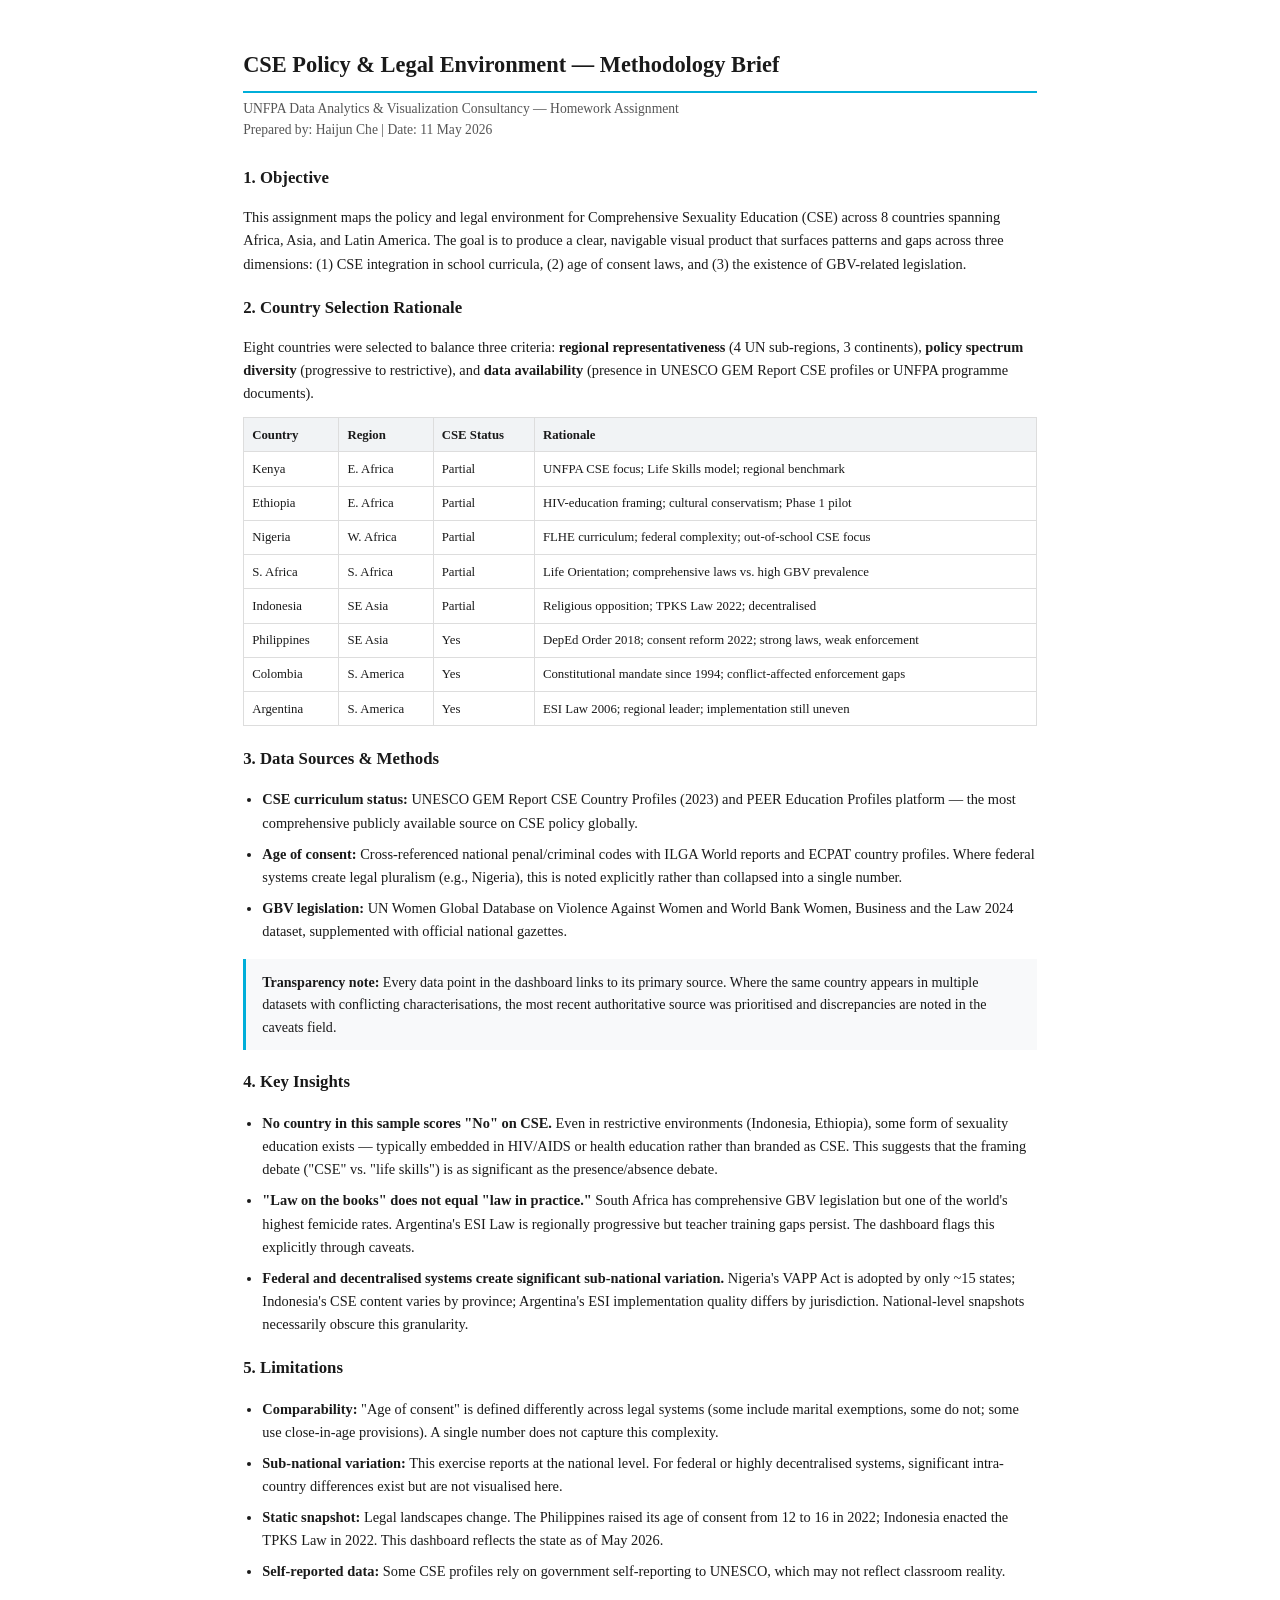
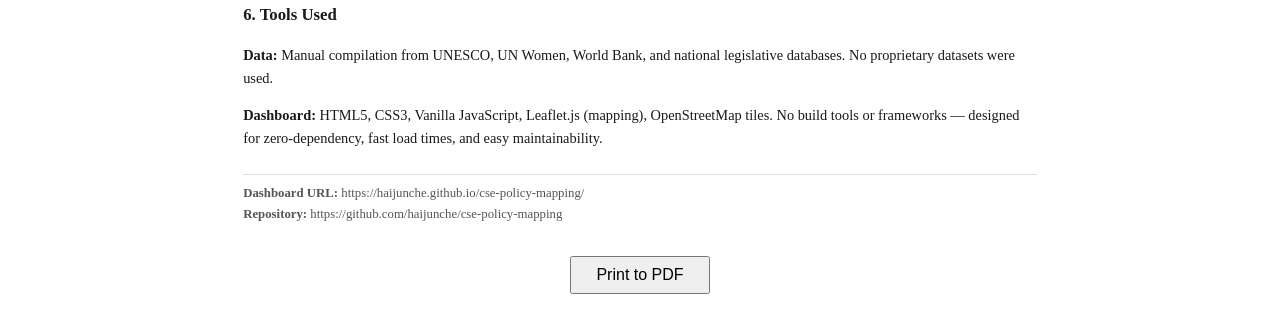
==== docs/methodology.html @ 1edc231e "feat: CSE policy mapping dashboard — 8 country snapshot Interactive dashboard mapping Comprehensive " ====
<!DOCTYPE html>
<html lang="en">
<head>
  <meta charset="UTF-8">
  <title>CSE Policy Mapping — Methodology Brief</title>
  <style>
    @page { margin: 2cm; }
    body {
      font-family: 'Georgia', serif;
      color: #1a1a1a;
      line-height: 1.6;
      max-width: 21cm;
      margin: 0 auto;
      padding: 2rem;
    }
    h1 {
      font-size: 1.4rem;
      margin-bottom: 0.3rem;
      border-bottom: 2px solid #00AED9;
      padding-bottom: 0.5rem;
    }
    .meta {
      font-size: 0.85rem;
      color: #555;
      margin-bottom: 1.5rem;
    }
    h2 {
      font-size: 1.05rem;
      margin-top: 1.2rem;
      margin-bottom: 0.4rem;
      color: #1a1a1a;
    }
    p, li {
      font-size: 0.9rem;
      margin-bottom: 0.5rem;
    }
    ul {
      padding-left: 1.2rem;
    }
    .highlight-box {
      background: #f8f9fa;
      border-left: 3px solid #00AED9;
      padding: 0.75rem 1rem;
      margin: 1rem 0;
      font-size: 0.88rem;
    }
    table {
      width: 100%;
      border-collapse: collapse;
      font-size: 0.8rem;
      margin: 0.75rem 0;
    }
    th, td {
      border: 1px solid #ddd;
      padding: 0.4rem 0.5rem;
      text-align: left;
    }
    th {
      background: #f1f3f5;
      font-weight: 600;
    }
    .source {
      font-size: 0.8rem;
      color: #555;
      margin-top: 1.5rem;
      padding-top: 0.5rem;
      border-top: 1px solid #ddd;
    }
    @media print {
      body { padding: 0; }
      .no-print { display: none; }
    }
  </style>
</head>
<body>
  <h1>CSE Policy &amp; Legal Environment — Methodology Brief</h1>
  <div class="meta">
    UNFPA Data Analytics &amp; Visualization Consultancy — Homework Assignment<br>
    Prepared by: Haijun Che | Date: 11 May 2026
  </div>

  <h2>1. Objective</h2>
  <p>This assignment maps the policy and legal environment for Comprehensive Sexuality Education (CSE) across 8 countries spanning Africa, Asia, and Latin America. The goal is to produce a clear, navigable visual product that surfaces patterns and gaps across three dimensions: (1) CSE integration in school curricula, (2) age of consent laws, and (3) the existence of GBV-related legislation.</p>

  <h2>2. Country Selection Rationale</h2>
  <p>Eight countries were selected to balance three criteria: <strong>regional representativeness</strong> (4 UN sub-regions, 3 continents), <strong>policy spectrum diversity</strong> (progressive to restrictive), and <strong>data availability</strong> (presence in UNESCO GEM Report CSE profiles or UNFPA programme documents).</p>

  <table>
    <thead>
      <tr><th>Country</th><th>Region</th><th>CSE Status</th><th>Rationale</th></tr>
    </thead>
    <tbody>
      <tr><td>Kenya</td><td>E. Africa</td><td>Partial</td><td>UNFPA CSE focus; Life Skills model; regional benchmark</td></tr>
      <tr><td>Ethiopia</td><td>E. Africa</td><td>Partial</td><td>HIV-education framing; cultural conservatism; Phase 1 pilot</td></tr>
      <tr><td>Nigeria</td><td>W. Africa</td><td>Partial</td><td>FLHE curriculum; federal complexity; out-of-school CSE focus</td></tr>
      <tr><td>S. Africa</td><td>S. Africa</td><td>Partial</td><td>Life Orientation; comprehensive laws vs. high GBV prevalence</td></tr>
      <tr><td>Indonesia</td><td>SE Asia</td><td>Partial</td><td>Religious opposition; TPKS Law 2022; decentralised</td></tr>
      <tr><td>Philippines</td><td>SE Asia</td><td>Yes</td><td>DepEd Order 2018; consent reform 2022; strong laws, weak enforcement</td></tr>
      <tr><td>Colombia</td><td>S. America</td><td>Yes</td><td>Constitutional mandate since 1994; conflict-affected enforcement gaps</td></tr>
      <tr><td>Argentina</td><td>S. America</td><td>Yes</td><td>ESI Law 2006; regional leader; implementation still uneven</td></tr>
    </tbody>
  </table>

  <h2>3. Data Sources &amp; Methods</h2>
  <ul>
    <li><strong>CSE curriculum status:</strong> UNESCO GEM Report CSE Country Profiles (2023) and PEER Education Profiles platform — the most comprehensive publicly available source on CSE policy globally.</li>
    <li><strong>Age of consent:</strong> Cross-referenced national penal/criminal codes with ILGA World reports and ECPAT country profiles. Where federal systems create legal pluralism (e.g., Nigeria), this is noted explicitly rather than collapsed into a single number.</li>
    <li><strong>GBV legislation:</strong> UN Women Global Database on Violence Against Women and World Bank Women, Business and the Law 2024 dataset, supplemented with official national gazettes.</li>
  </ul>

  <div class="highlight-box">
    <strong>Transparency note:</strong> Every data point in the dashboard links to its primary source. Where the same country appears in multiple datasets with conflicting characterisations, the most recent authoritative source was prioritised and discrepancies are noted in the caveats field.
  </div>

  <h2>4. Key Insights</h2>
  <ul>
    <li><strong>No country in this sample scores "No" on CSE.</strong> Even in restrictive environments (Indonesia, Ethiopia), some form of sexuality education exists — typically embedded in HIV/AIDS or health education rather than branded as CSE. This suggests that the framing debate ("CSE" vs. "life skills") is as significant as the presence/absence debate.</li>
    <li><strong>"Law on the books" does not equal "law in practice."</strong> South Africa has comprehensive GBV legislation but one of the world's highest femicide rates. Argentina's ESI Law is regionally progressive but teacher training gaps persist. The dashboard flags this explicitly through caveats.</li>
    <li><strong>Federal and decentralised systems create significant sub-national variation.</strong> Nigeria's VAPP Act is adopted by only ~15 states; Indonesia's CSE content varies by province; Argentina's ESI implementation quality differs by jurisdiction. National-level snapshots necessarily obscure this granularity.</li>
  </ul>

  <h2>5. Limitations</h2>
  <ul>
    <li><strong>Comparability:</strong> "Age of consent" is defined differently across legal systems (some include marital exemptions, some do not; some use close-in-age provisions). A single number does not capture this complexity.</li>
    <li><strong>Sub-national variation:</strong> This exercise reports at the national level. For federal or highly decentralised systems, significant intra-country differences exist but are not visualised here.</li>
    <li><strong>Static snapshot:</strong> Legal landscapes change. The Philippines raised its age of consent from 12 to 16 in 2022; Indonesia enacted the TPKS Law in 2022. This dashboard reflects the state as of May 2026.</li>
    <li><strong>Self-reported data:</strong> Some CSE profiles rely on government self-reporting to UNESCO, which may not reflect classroom reality.</li>
  </ul>

  <h2>6. Tools Used</h2>
  <p><strong>Data:</strong> Manual compilation from UNESCO, UN Women, World Bank, and national legislative databases. No proprietary datasets were used.</p>
  <p><strong>Dashboard:</strong> HTML5, CSS3, Vanilla JavaScript, Leaflet.js (mapping), OpenStreetMap tiles. No build tools or frameworks — designed for zero-dependency, fast load times, and easy maintainability.</p>

  <div class="source">
    <strong>Dashboard URL:</strong> https://haijunche.github.io/cse-policy-mapping/<br>
    <strong>Repository:</strong> https://github.com/haijunche/cse-policy-mapping
  </div>

  <div class="no-print" style="margin-top:2rem;text-align:center;">
    <button onclick="window.print()" style="padding:0.5rem 1.5rem;font-size:1rem;cursor:pointer;">Print to PDF</button>
  </div>
</body>
</html>
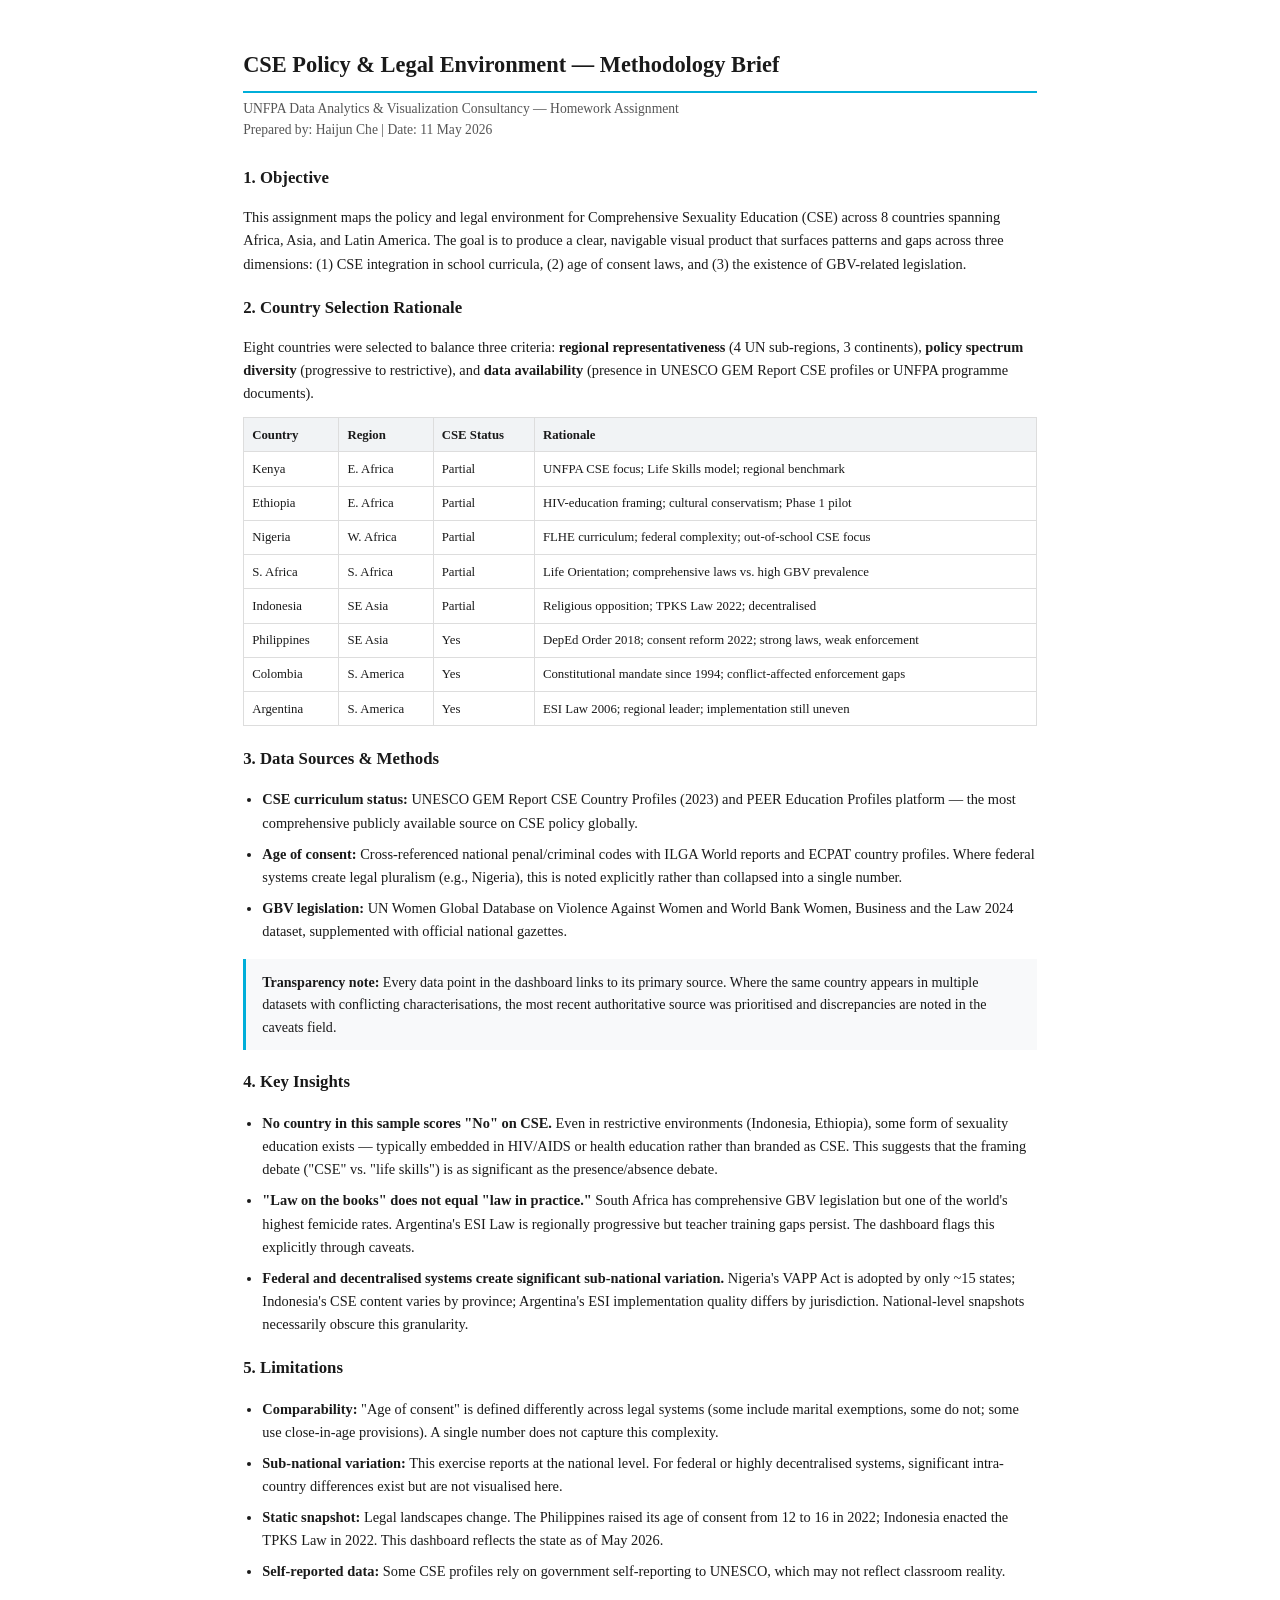
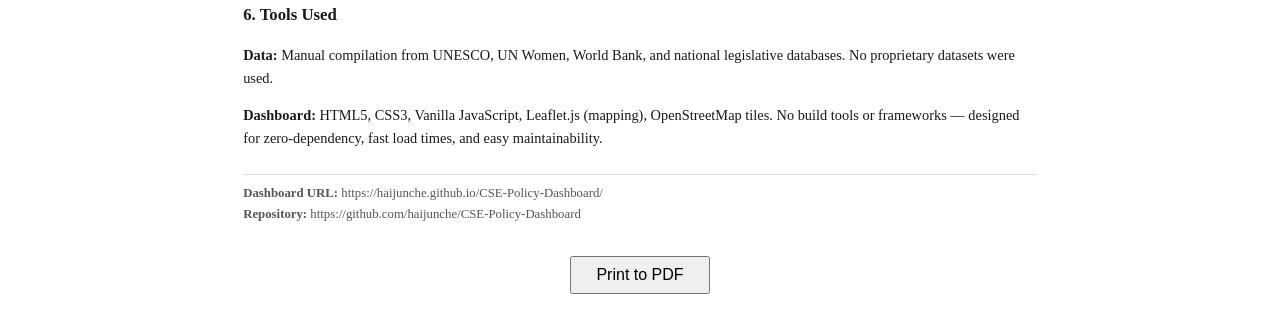
==== commit e1fa0510: "chore: update repo name to CSE-Policy-Dashboard, fix viewport meta" ====
--- a/docs/methodology.html
+++ b/docs/methodology.html
@@ -2,6 +2,7 @@
 <html lang="en">
 <head>
   <meta charset="UTF-8">
+  <meta name="viewport" content="width=device-width, initial-scale=1.0">
   <title>CSE Policy Mapping — Methodology Brief</title>
   <style>
     @page { margin: 2cm; }
@@ -132,8 +133,8 @@
   <p><strong>Dashboard:</strong> HTML5, CSS3, Vanilla JavaScript, Leaflet.js (mapping), OpenStreetMap tiles. No build tools or frameworks — designed for zero-dependency, fast load times, and easy maintainability.</p>
 
   <div class="source">
-    <strong>Dashboard URL:</strong> https://haijunche.github.io/cse-policy-mapping/<br>
-    <strong>Repository:</strong> https://github.com/haijunche/cse-policy-mapping
+    <strong>Dashboard URL:</strong> https://haijunche.github.io/CSE-Policy-Dashboard/<br>
+    <strong>Repository:</strong> https://github.com/haijunche/CSE-Policy-Dashboard
   </div>
 
   <div class="no-print" style="margin-top:2rem;text-align:center;">
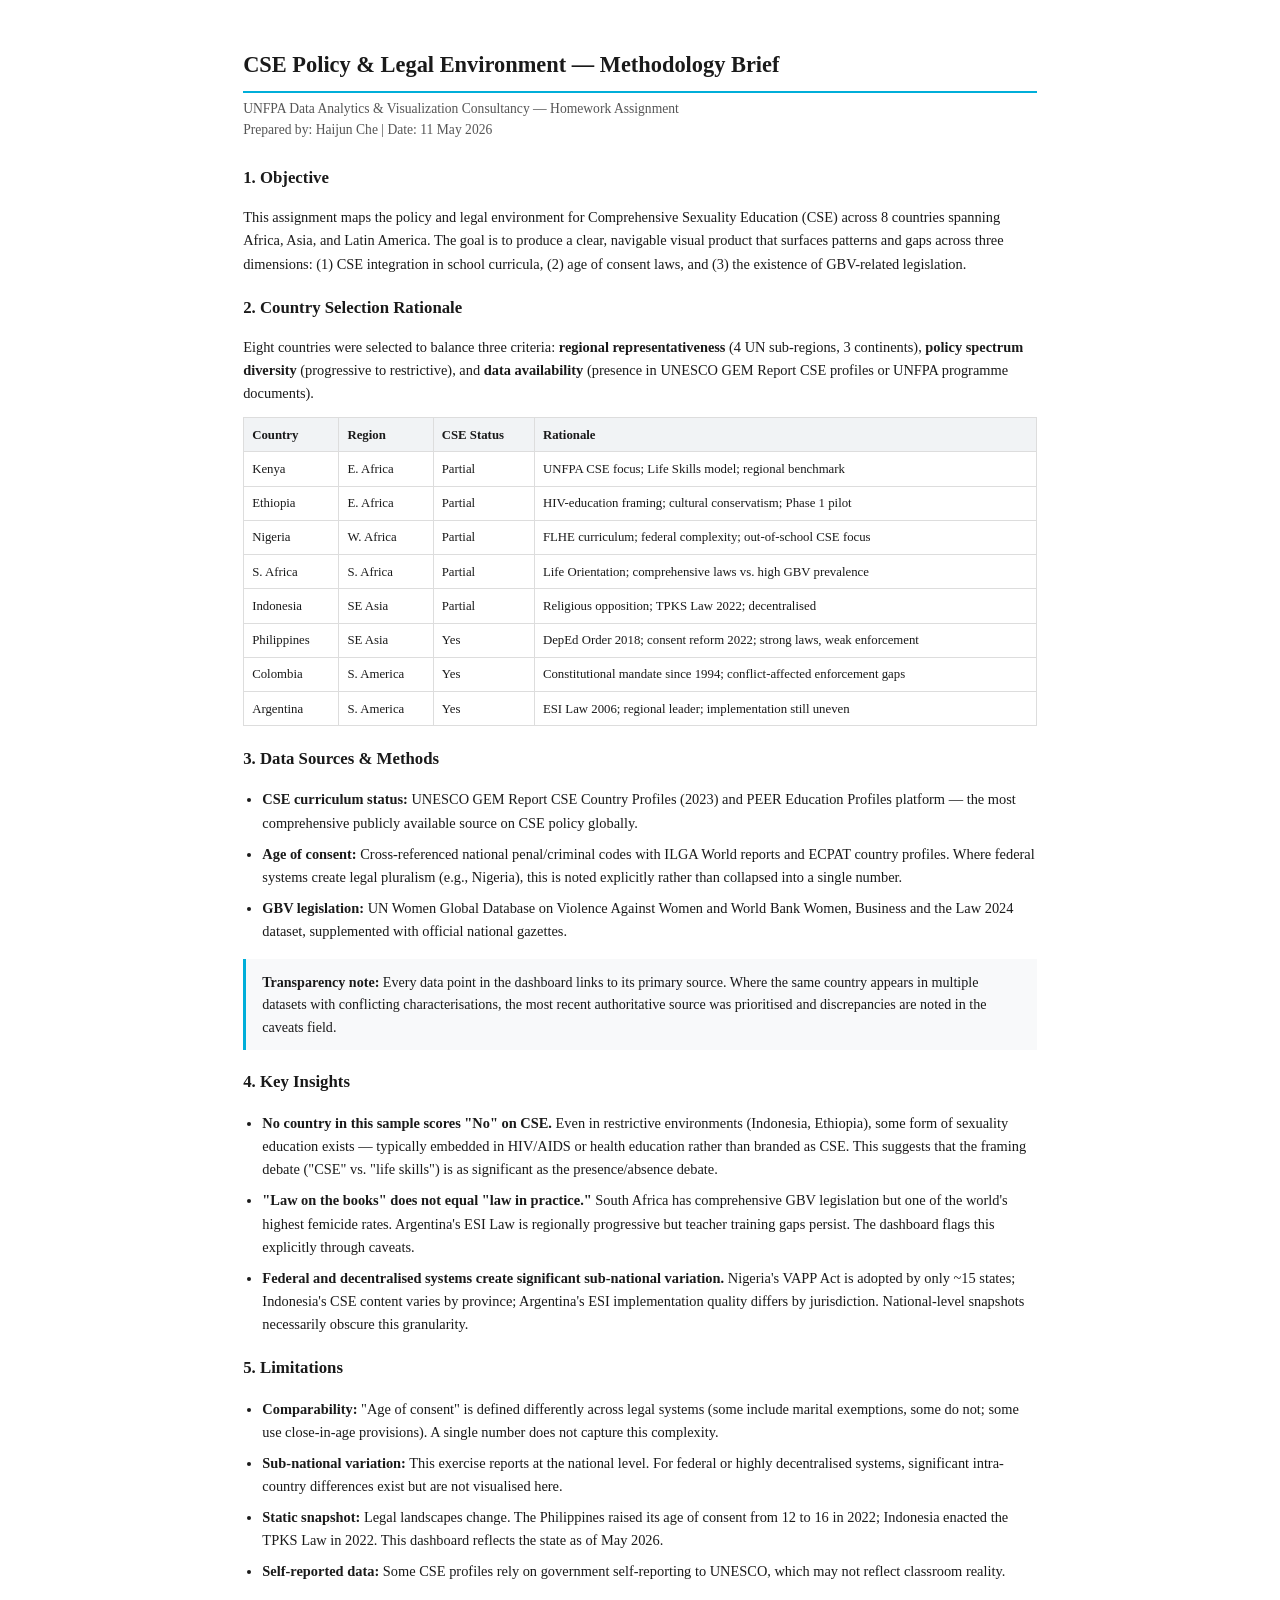
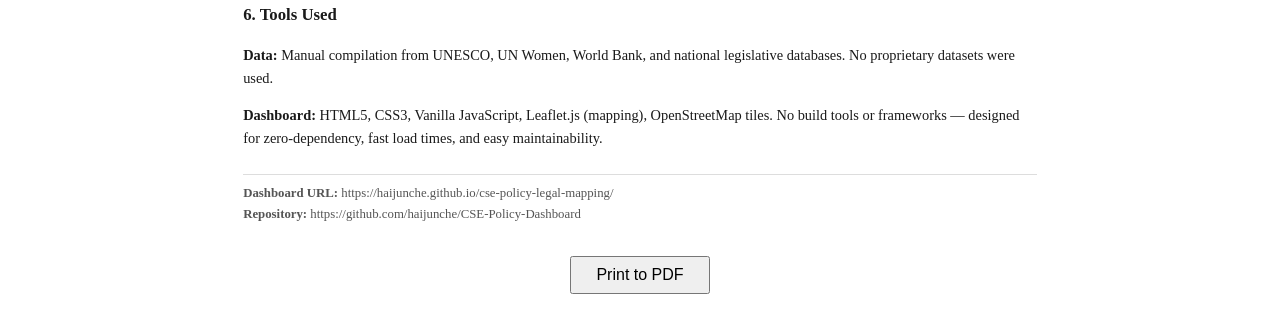
==== commit 04f1a407: "chore: finalize repo name cse-policy-legal-mapping" ====
--- a/docs/methodology.html
+++ b/docs/methodology.html
@@ -133,7 +133,7 @@
   <p><strong>Dashboard:</strong> HTML5, CSS3, Vanilla JavaScript, Leaflet.js (mapping), OpenStreetMap tiles. No build tools or frameworks — designed for zero-dependency, fast load times, and easy maintainability.</p>
 
   <div class="source">
-    <strong>Dashboard URL:</strong> https://haijunche.github.io/CSE-Policy-Dashboard/<br>
+    <strong>Dashboard URL:</strong> https://haijunche.github.io/cse-policy-legal-mapping/<br>
     <strong>Repository:</strong> https://github.com/haijunche/CSE-Policy-Dashboard
   </div>
 
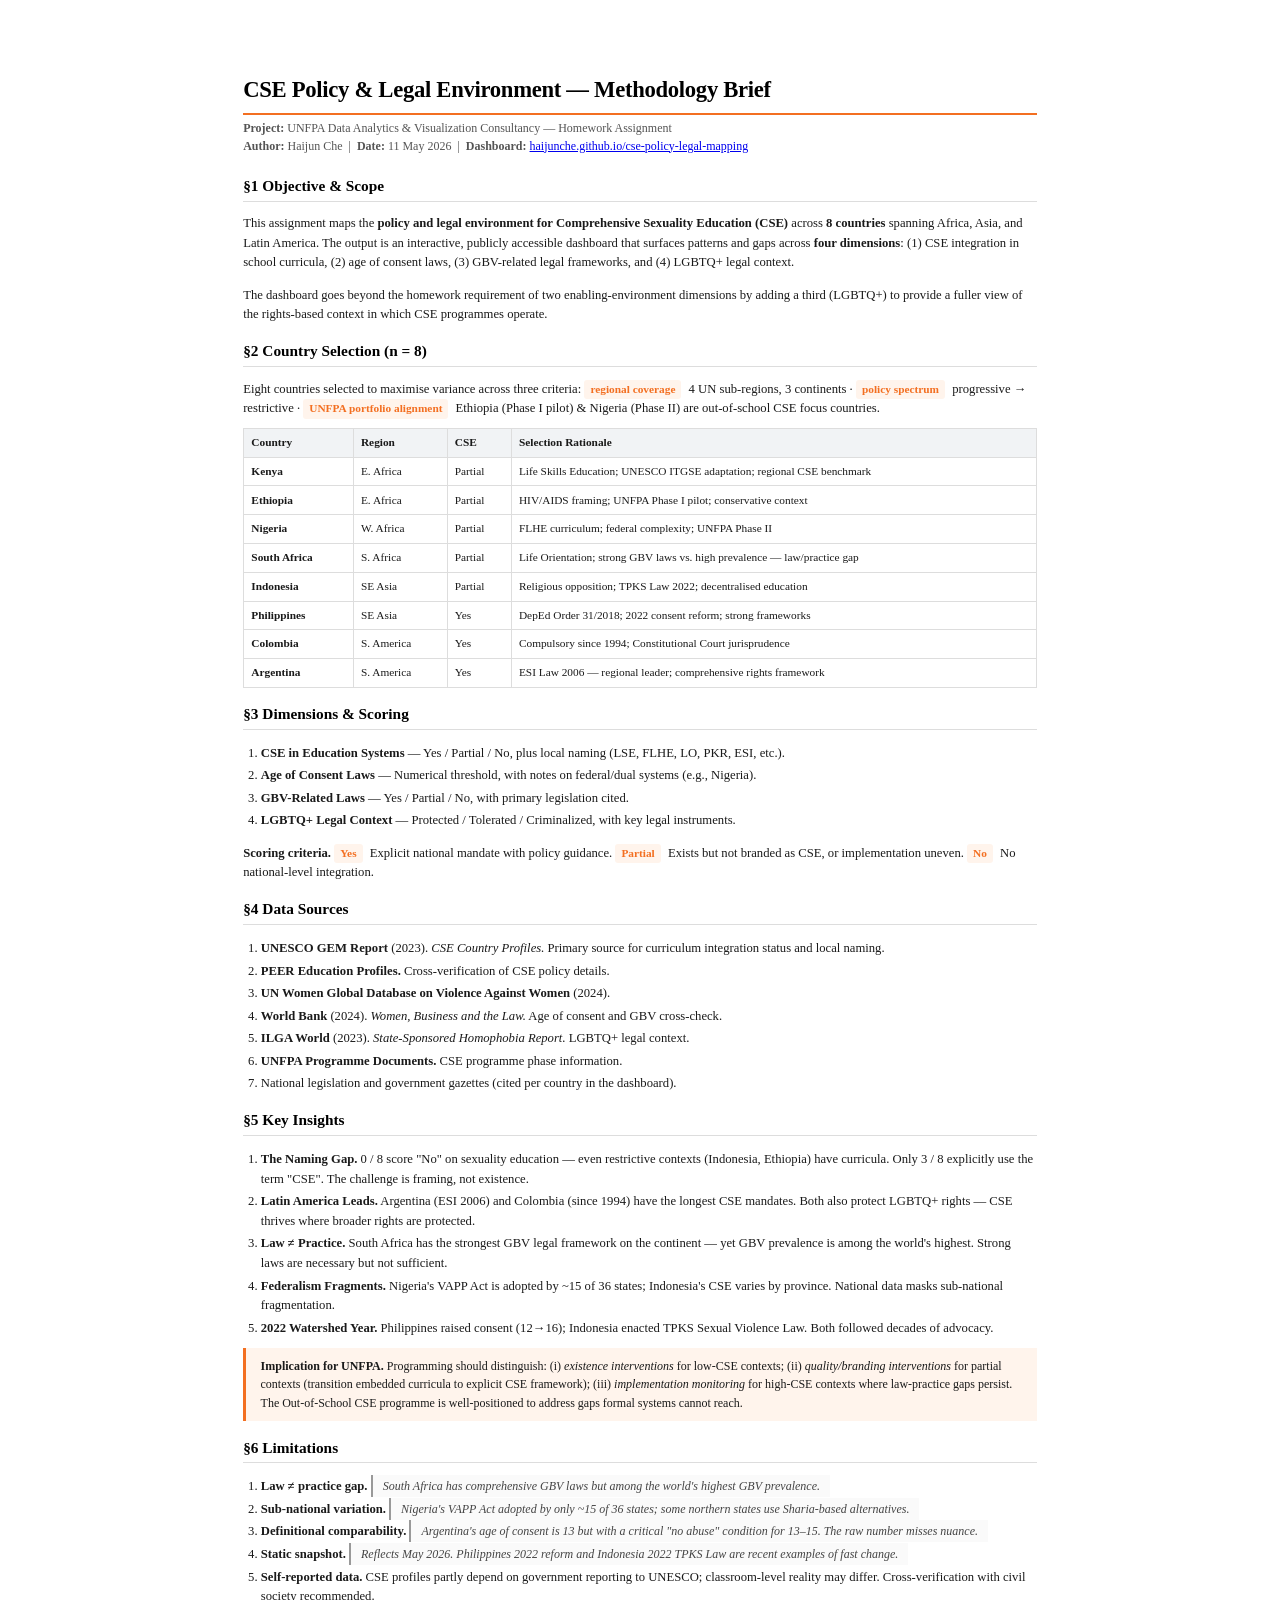
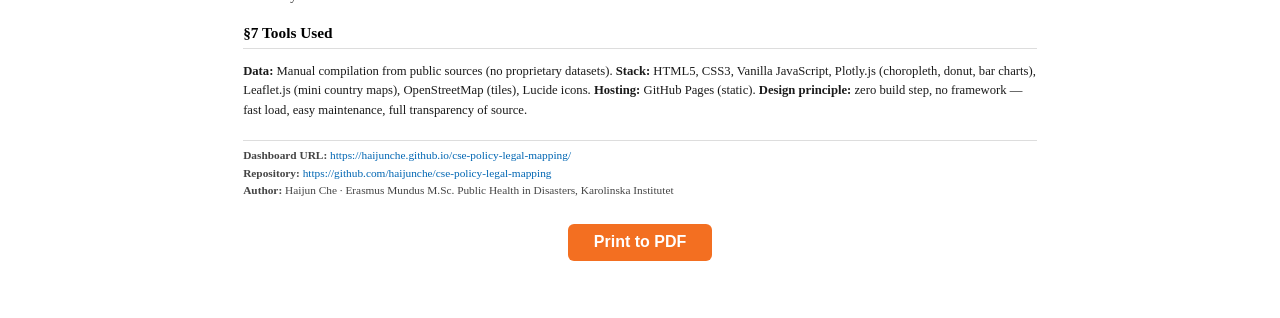
==== commit c248fed7: "docs: rewrite methodology brief reflecting latest dashboard (4 dimensions, 8 countries, LGBTQ+)" ====
--- a/docs/methodology.html
+++ b/docs/methodology.html
@@ -3,142 +3,179 @@
 <head>
   <meta charset="UTF-8">
   <meta name="viewport" content="width=device-width, initial-scale=1.0">
-  <title>CSE Policy Mapping — Methodology Brief</title>
+  <title>CSE Policy &amp; Legal Environment — Methodology Brief</title>
   <style>
-    @page { margin: 2cm; }
+    @page { margin: 1.8cm; size: A4; }
     body {
-      font-family: 'Georgia', serif;
+      font-family: 'Georgia', 'Times New Roman', serif;
       color: #1a1a1a;
-      line-height: 1.6;
+      line-height: 1.55;
       max-width: 21cm;
       margin: 0 auto;
-      padding: 2rem;
+      padding: 1.5cm;
+      font-size: 10.5pt;
     }
     h1 {
-      font-size: 1.4rem;
-      margin-bottom: 0.3rem;
-      border-bottom: 2px solid #00AED9;
-      padding-bottom: 0.5rem;
+      font-size: 17pt;
+      margin-bottom: 0.2rem;
+      border-bottom: 2.5px solid #F36F21;
+      padding-bottom: 0.4rem;
+      color: #000;
+      letter-spacing: -0.3px;
     }
     .meta {
-      font-size: 0.85rem;
+      font-size: 9pt;
       color: #555;
-      margin-bottom: 1.5rem;
+      margin-bottom: 1.2rem;
+      line-height: 1.5;
     }
     h2 {
-      font-size: 1.05rem;
-      margin-top: 1.2rem;
+      font-size: 11.5pt;
+      margin-top: 0.9rem;
       margin-bottom: 0.4rem;
-      color: #1a1a1a;
+      color: #000;
+      font-weight: 700;
+      border-bottom: 1px solid #ddd;
+      padding-bottom: 3px;
+    }
+    h3 {
+      font-size: 10pt;
+      font-weight: 700;
+      margin-top: 0.5rem;
+      margin-bottom: 0.2rem;
+      color: #2D2926;
     }
     p, li {
-      font-size: 0.9rem;
+      font-size: 9.5pt;
+      margin-bottom: 0.35rem;
+      line-height: 1.55;
+    }
+    ul, ol {
+      padding-left: 1.1rem;
       margin-bottom: 0.5rem;
     }
-    ul {
-      padding-left: 1.2rem;
-    }
+    li { margin-bottom: 0.18rem; }
     .highlight-box {
-      background: #f8f9fa;
-      border-left: 3px solid #00AED9;
-      padding: 0.75rem 1rem;
-      margin: 1rem 0;
-      font-size: 0.88rem;
+      background: #FFF4EC;
+      border-left: 3px solid #F36F21;
+      padding: 0.55rem 0.9rem;
+      margin: 0.6rem 0;
+      font-size: 9pt;
     }
     table {
       width: 100%;
       border-collapse: collapse;
-      font-size: 0.8rem;
-      margin: 0.75rem 0;
+      font-size: 8.5pt;
+      margin: 0.55rem 0;
     }
     th, td {
       border: 1px solid #ddd;
-      padding: 0.4rem 0.5rem;
+      padding: 0.32rem 0.45rem;
       text-align: left;
+      vertical-align: top;
     }
     th {
       background: #f1f3f5;
-      font-weight: 600;
+      font-weight: 700;
     }
     .source {
-      font-size: 0.8rem;
-      color: #555;
-      margin-top: 1.5rem;
-      padding-top: 0.5rem;
+      font-size: 8.5pt;
+      color: #444;
+      margin-top: 1.2rem;
+      padding-top: 0.4rem;
       border-top: 1px solid #ddd;
     }
+    .source a { color: #0066B3; text-decoration: none; }
+    .keyword { display: inline-block; background: #FFF4EC; color: #F36F21; padding: 1px 6px; border-radius: 3px; font-size: 8.5pt; font-weight: 700; margin-right: 4px; }
+    .case { background: #FAFAFA; border-left: 2px solid #999; padding: 4px 10px; margin: 4px 0; font-size: 9pt; font-style: italic; color: #444; }
     @media print {
-      body { padding: 0; }
+      body { padding: 0; max-width: none; }
+      h1, h2, h3 { page-break-after: avoid; }
       .no-print { display: none; }
+      ul, ol, table { page-break-inside: avoid; }
     }
   </style>
 </head>
 <body>
   <h1>CSE Policy &amp; Legal Environment — Methodology Brief</h1>
   <div class="meta">
-    UNFPA Data Analytics &amp; Visualization Consultancy — Homework Assignment<br>
-    Prepared by: Haijun Che | Date: 11 May 2026
+    <strong>Project:</strong> UNFPA Data Analytics &amp; Visualization Consultancy — Homework Assignment<br>
+    <strong>Author:</strong> Haijun Che &nbsp;|&nbsp; <strong>Date:</strong> 11 May 2026 &nbsp;|&nbsp; <strong>Dashboard:</strong> <a href="https://haijunche.github.io/cse-policy-legal-mapping/">haijunche.github.io/cse-policy-legal-mapping</a>
   </div>
 
-  <h2>1. Objective</h2>
-  <p>This assignment maps the policy and legal environment for Comprehensive Sexuality Education (CSE) across 8 countries spanning Africa, Asia, and Latin America. The goal is to produce a clear, navigable visual product that surfaces patterns and gaps across three dimensions: (1) CSE integration in school curricula, (2) age of consent laws, and (3) the existence of GBV-related legislation.</p>
+  <h2>§1 Objective &amp; Scope</h2>
+  <p>This assignment maps the <strong>policy and legal environment for Comprehensive Sexuality Education (CSE)</strong> across <strong>8 countries</strong> spanning Africa, Asia, and Latin America. The output is an interactive, publicly accessible dashboard that surfaces patterns and gaps across <strong>four dimensions</strong>: (1) CSE integration in school curricula, (2) age of consent laws, (3) GBV-related legal frameworks, and (4) LGBTQ+ legal context.</p>
+  <p>The dashboard goes beyond the homework requirement of two enabling-environment dimensions by adding a third (LGBTQ+) to provide a fuller view of the rights-based context in which CSE programmes operate.</p>
 
-  <h2>2. Country Selection Rationale</h2>
-  <p>Eight countries were selected to balance three criteria: <strong>regional representativeness</strong> (4 UN sub-regions, 3 continents), <strong>policy spectrum diversity</strong> (progressive to restrictive), and <strong>data availability</strong> (presence in UNESCO GEM Report CSE profiles or UNFPA programme documents).</p>
-
+  <h2>§2 Country Selection (n = 8)</h2>
+  <p>Eight countries selected to maximise variance across three criteria: <span class="keyword">regional coverage</span> 4 UN sub-regions, 3 continents · <span class="keyword">policy spectrum</span> progressive → restrictive · <span class="keyword">UNFPA portfolio alignment</span> Ethiopia (Phase I pilot) &amp; Nigeria (Phase II) are out-of-school CSE focus countries.</p>
   <table>
-    <thead>
-      <tr><th>Country</th><th>Region</th><th>CSE Status</th><th>Rationale</th></tr>
-    </thead>
+    <thead><tr><th>Country</th><th>Region</th><th>CSE</th><th>Selection Rationale</th></tr></thead>
     <tbody>
-      <tr><td>Kenya</td><td>E. Africa</td><td>Partial</td><td>UNFPA CSE focus; Life Skills model; regional benchmark</td></tr>
-      <tr><td>Ethiopia</td><td>E. Africa</td><td>Partial</td><td>HIV-education framing; cultural conservatism; Phase 1 pilot</td></tr>
-      <tr><td>Nigeria</td><td>W. Africa</td><td>Partial</td><td>FLHE curriculum; federal complexity; out-of-school CSE focus</td></tr>
-      <tr><td>S. Africa</td><td>S. Africa</td><td>Partial</td><td>Life Orientation; comprehensive laws vs. high GBV prevalence</td></tr>
-      <tr><td>Indonesia</td><td>SE Asia</td><td>Partial</td><td>Religious opposition; TPKS Law 2022; decentralised</td></tr>
-      <tr><td>Philippines</td><td>SE Asia</td><td>Yes</td><td>DepEd Order 2018; consent reform 2022; strong laws, weak enforcement</td></tr>
-      <tr><td>Colombia</td><td>S. America</td><td>Yes</td><td>Constitutional mandate since 1994; conflict-affected enforcement gaps</td></tr>
-      <tr><td>Argentina</td><td>S. America</td><td>Yes</td><td>ESI Law 2006; regional leader; implementation still uneven</td></tr>
+      <tr><td><strong>Kenya</strong></td><td>E. Africa</td><td>Partial</td><td>Life Skills Education; UNESCO ITGSE adaptation; regional CSE benchmark</td></tr>
+      <tr><td><strong>Ethiopia</strong></td><td>E. Africa</td><td>Partial</td><td>HIV/AIDS framing; UNFPA Phase I pilot; conservative context</td></tr>
+      <tr><td><strong>Nigeria</strong></td><td>W. Africa</td><td>Partial</td><td>FLHE curriculum; federal complexity; UNFPA Phase II</td></tr>
+      <tr><td><strong>South Africa</strong></td><td>S. Africa</td><td>Partial</td><td>Life Orientation; strong GBV laws vs. high prevalence — law/practice gap</td></tr>
+      <tr><td><strong>Indonesia</strong></td><td>SE Asia</td><td>Partial</td><td>Religious opposition; TPKS Law 2022; decentralised education</td></tr>
+      <tr><td><strong>Philippines</strong></td><td>SE Asia</td><td>Yes</td><td>DepEd Order 31/2018; 2022 consent reform; strong frameworks</td></tr>
+      <tr><td><strong>Colombia</strong></td><td>S. America</td><td>Yes</td><td>Compulsory since 1994; Constitutional Court jurisprudence</td></tr>
+      <tr><td><strong>Argentina</strong></td><td>S. America</td><td>Yes</td><td>ESI Law 2006 — regional leader; comprehensive rights framework</td></tr>
     </tbody>
   </table>
 
-  <h2>3. Data Sources &amp; Methods</h2>
-  <ul>
-    <li><strong>CSE curriculum status:</strong> UNESCO GEM Report CSE Country Profiles (2023) and PEER Education Profiles platform — the most comprehensive publicly available source on CSE policy globally.</li>
-    <li><strong>Age of consent:</strong> Cross-referenced national penal/criminal codes with ILGA World reports and ECPAT country profiles. Where federal systems create legal pluralism (e.g., Nigeria), this is noted explicitly rather than collapsed into a single number.</li>
-    <li><strong>GBV legislation:</strong> UN Women Global Database on Violence Against Women and World Bank Women, Business and the Law 2024 dataset, supplemented with official national gazettes.</li>
-  </ul>
+  <h2>§3 Dimensions &amp; Scoring</h2>
+  <ol>
+    <li><strong>CSE in Education Systems</strong> — Yes / Partial / No, plus local naming (LSE, FLHE, LO, PKR, ESI, etc.).</li>
+    <li><strong>Age of Consent Laws</strong> — Numerical threshold, with notes on federal/dual systems (e.g., Nigeria).</li>
+    <li><strong>GBV-Related Laws</strong> — Yes / Partial / No, with primary legislation cited.</li>
+    <li><strong>LGBTQ+ Legal Context</strong> — Protected / Tolerated / Criminalized, with key legal instruments.</li>
+  </ol>
+  <p><strong>Scoring criteria.</strong> <span class="keyword">Yes</span> Explicit national mandate with policy guidance. <span class="keyword">Partial</span> Exists but not branded as CSE, or implementation uneven. <span class="keyword">No</span> No national-level integration.</p>
+
+  <h2>§4 Data Sources</h2>
+  <ol>
+    <li><strong>UNESCO GEM Report</strong> (2023). <em>CSE Country Profiles.</em> Primary source for curriculum integration status and local naming.</li>
+    <li><strong>PEER Education Profiles.</strong> Cross-verification of CSE policy details.</li>
+    <li><strong>UN Women Global Database on Violence Against Women</strong> (2024).</li>
+    <li><strong>World Bank</strong> (2024). <em>Women, Business and the Law.</em> Age of consent and GBV cross-check.</li>
+    <li><strong>ILGA World</strong> (2023). <em>State-Sponsored Homophobia Report.</em> LGBTQ+ legal context.</li>
+    <li><strong>UNFPA Programme Documents.</strong> CSE programme phase information.</li>
+    <li>National legislation and government gazettes (cited per country in the dashboard).</li>
+  </ol>
+
+  <h2>§5 Key Insights</h2>
+  <ol>
+    <li><strong>The Naming Gap.</strong> 0 / 8 score "No" on sexuality education — even restrictive contexts (Indonesia, Ethiopia) have curricula. Only 3 / 8 explicitly use the term "CSE". The challenge is framing, not existence.</li>
+    <li><strong>Latin America Leads.</strong> Argentina (ESI 2006) and Colombia (since 1994) have the longest CSE mandates. Both also protect LGBTQ+ rights — CSE thrives where broader rights are protected.</li>
+    <li><strong>Law ≠ Practice.</strong> South Africa has the strongest GBV legal framework on the continent — yet GBV prevalence is among the world's highest. Strong laws are necessary but not sufficient.</li>
+    <li><strong>Federalism Fragments.</strong> Nigeria's VAPP Act is adopted by ~15 of 36 states; Indonesia's CSE varies by province. National data masks sub-national fragmentation.</li>
+    <li><strong>2022 Watershed Year.</strong> Philippines raised consent (12→16); Indonesia enacted TPKS Sexual Violence Law. Both followed decades of advocacy.</li>
+  </ol>
 
   <div class="highlight-box">
-    <strong>Transparency note:</strong> Every data point in the dashboard links to its primary source. Where the same country appears in multiple datasets with conflicting characterisations, the most recent authoritative source was prioritised and discrepancies are noted in the caveats field.
+    <strong>Implication for UNFPA.</strong> Programming should distinguish: (i) <em>existence interventions</em> for low-CSE contexts; (ii) <em>quality/branding interventions</em> for partial contexts (transition embedded curricula to explicit CSE framework); (iii) <em>implementation monitoring</em> for high-CSE contexts where law-practice gaps persist. The Out-of-School CSE programme is well-positioned to address gaps formal systems cannot reach.
   </div>
 
-  <h2>4. Key Insights</h2>
-  <ul>
-    <li><strong>No country in this sample scores "No" on CSE.</strong> Even in restrictive environments (Indonesia, Ethiopia), some form of sexuality education exists — typically embedded in HIV/AIDS or health education rather than branded as CSE. This suggests that the framing debate ("CSE" vs. "life skills") is as significant as the presence/absence debate.</li>
-    <li><strong>"Law on the books" does not equal "law in practice."</strong> South Africa has comprehensive GBV legislation but one of the world's highest femicide rates. Argentina's ESI Law is regionally progressive but teacher training gaps persist. The dashboard flags this explicitly through caveats.</li>
-    <li><strong>Federal and decentralised systems create significant sub-national variation.</strong> Nigeria's VAPP Act is adopted by only ~15 states; Indonesia's CSE content varies by province; Argentina's ESI implementation quality differs by jurisdiction. National-level snapshots necessarily obscure this granularity.</li>
-  </ul>
+  <h2>§6 Limitations</h2>
+  <ol>
+    <li><strong>Law ≠ practice gap.</strong> <span class="case">South Africa has comprehensive GBV laws but among the world's highest GBV prevalence.</span></li>
+    <li><strong>Sub-national variation.</strong> <span class="case">Nigeria's VAPP Act adopted by only ~15 of 36 states; some northern states use Sharia-based alternatives.</span></li>
+    <li><strong>Definitional comparability.</strong> <span class="case">Argentina's age of consent is 13 but with a critical "no abuse" condition for 13–15. The raw number misses nuance.</span></li>
+    <li><strong>Static snapshot.</strong> <span class="case">Reflects May 2026. Philippines 2022 reform and Indonesia 2022 TPKS Law are recent examples of fast change.</span></li>
+    <li><strong>Self-reported data.</strong> CSE profiles partly depend on government reporting to UNESCO; classroom-level reality may differ. Cross-verification with civil society recommended.</li>
+  </ol>
 
-  <h2>5. Limitations</h2>
-  <ul>
-    <li><strong>Comparability:</strong> "Age of consent" is defined differently across legal systems (some include marital exemptions, some do not; some use close-in-age provisions). A single number does not capture this complexity.</li>
-    <li><strong>Sub-national variation:</strong> This exercise reports at the national level. For federal or highly decentralised systems, significant intra-country differences exist but are not visualised here.</li>
-    <li><strong>Static snapshot:</strong> Legal landscapes change. The Philippines raised its age of consent from 12 to 16 in 2022; Indonesia enacted the TPKS Law in 2022. This dashboard reflects the state as of May 2026.</li>
-    <li><strong>Self-reported data:</strong> Some CSE profiles rely on government self-reporting to UNESCO, which may not reflect classroom reality.</li>
-  </ul>
-
-  <h2>6. Tools Used</h2>
-  <p><strong>Data:</strong> Manual compilation from UNESCO, UN Women, World Bank, and national legislative databases. No proprietary datasets were used.</p>
-  <p><strong>Dashboard:</strong> HTML5, CSS3, Vanilla JavaScript, Leaflet.js (mapping), OpenStreetMap tiles. No build tools or frameworks — designed for zero-dependency, fast load times, and easy maintainability.</p>
+  <h2>§7 Tools Used</h2>
+  <p><strong>Data:</strong> Manual compilation from public sources (no proprietary datasets). <strong>Stack:</strong> HTML5, CSS3, Vanilla JavaScript, Plotly.js (choropleth, donut, bar charts), Leaflet.js (mini country maps), OpenStreetMap (tiles), Lucide icons. <strong>Hosting:</strong> GitHub Pages (static). <strong>Design principle:</strong> zero build step, no framework — fast load, easy maintenance, full transparency of source.</p>
 
   <div class="source">
-    <strong>Dashboard URL:</strong> https://haijunche.github.io/cse-policy-legal-mapping/<br>
-    <strong>Repository:</strong> https://github.com/haijunche/CSE-Policy-Dashboard
+    <strong>Dashboard URL:</strong> <a href="https://haijunche.github.io/cse-policy-legal-mapping/">https://haijunche.github.io/cse-policy-legal-mapping/</a><br>
+    <strong>Repository:</strong> <a href="https://github.com/haijunche/cse-policy-legal-mapping">https://github.com/haijunche/cse-policy-legal-mapping</a><br>
+    <strong>Author:</strong> Haijun Che &middot; Erasmus Mundus M.Sc. Public Health in Disasters, Karolinska Institutet
   </div>
 
-  <div class="no-print" style="margin-top:2rem;text-align:center;">
-    <button onclick="window.print()" style="padding:0.5rem 1.5rem;font-size:1rem;cursor:pointer;">Print to PDF</button>
+  <div class="no-print" style="margin-top:1.5rem;text-align:center;">
+    <button onclick="window.print()" style="padding:0.6rem 1.6rem;font-size:1rem;cursor:pointer;background:#F36F21;color:white;border:none;border-radius:6px;font-weight:600;">Print to PDF</button>
   </div>
 </body>
 </html>
